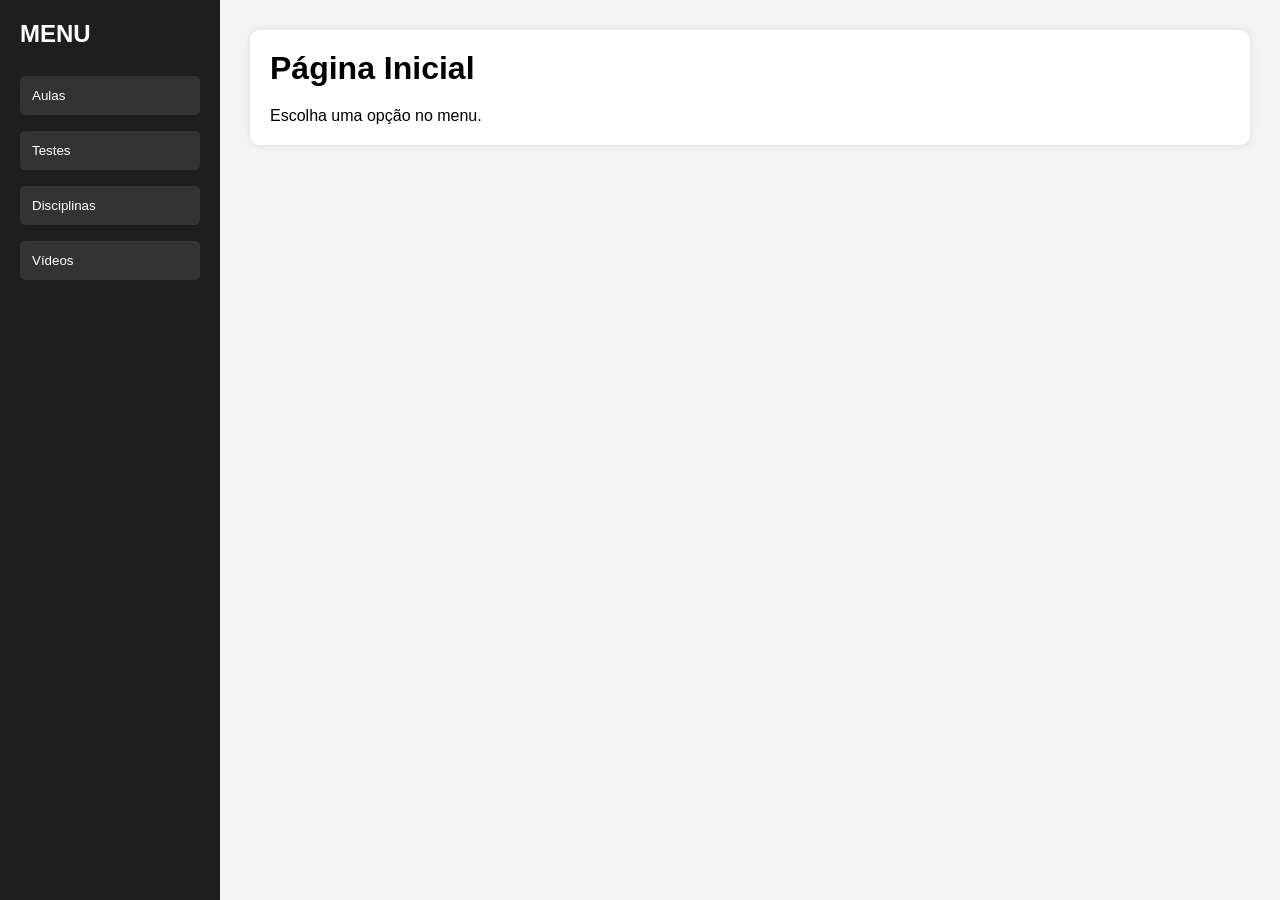
==== 01.html @ cf2384f6 "primeiro commit" ====
<!DOCTYPE html>
<html lang="pt">
<head>
<meta charset="UTF-8">
<meta name="viewport" content="width=device-width, initial-scale=1.0">
<title>Sistema Escolar</title>

<style>

*{
    margin:0;
    padding:0;
    box-sizing:border-box;
    font-family:Arial;
}

body{
    display:flex;
    height:100vh;
}

/* MENU */
.menu{
    width:220px;
    background:#1e1e1e;
    color:white;
    padding:20px;
}

.menu h2{
    margin-bottom:20px;
}

.menu button{
    width:100%;
    padding:12px;
    margin:8px 0;
    border:none;
    background:#333;
    color:white;
    cursor:pointer;
    border-radius:5px;
    text-align:left;
}

.menu button:hover{
    background:#555;
}

/* CONTEÚDO */
.conteudo{
    flex:1;
    padding:30px;
    background:#f4f4f4;
}

.caixa{
    background:white;
    padding:20px;
    border-radius:10px;
    box-shadow:0 0 10px rgba(0,0,0,0.1);
}

h1{
    margin-bottom:20px;
}

</style>
</head>
<body>

<!-- MENU -->
<div class="menu">

    <h2>MENU</h2>

    <button onclick="mostrar('aula')">Aulas</button>
    <button onclick="mostrar('testes')">Testes</button>
    <button onclick="mostrar('disciplina')">Disciplinas</button>
    <button onclick="mostrar('video')">Vídeos</button>

</div>

<!-- PÁGINA -->
<div class="conteudo">

    <div class="caixa" id="resultado">

        <h1>Página Inicial</h1>
        <p>Escolha uma opção no menu.</p>

    </div>

</div>

<script>

function mostrar(tipo){

    let resultado = document.getElementById("resultado");

    if(tipo == "aula"){

        resultado.innerHTML = `
            <h1>Aulas</h1>
            <p>Lista de aulas disponíveis.</p>
        `;

    }

    else if(tipo == "testes"){

        resultado.innerHTML = `
            <h1>Testes</h1>
            <p>Área de testes e avaliações.</p>
        `;

    }

    else if(tipo == "disciplina"){

        resultado.innerHTML = `
            <h1>Disciplinas</h1>
            <p>Português, Matemática, Física...</p>
        `;

    }

    else if(tipo == "video"){

        resultado.innerHTML = `
            <h1>Vídeos</h1>
            <div id="fb-root"></div>
            <div class="fb-video" data-href="https://www.facebook.com/share/v/18EGcKgYiK/" data-width="500" data-show-text="false"><blockquote cite="https://www.facebook.com/share/v/18EGcKgYiK/" class="fb-xfbml-parse-ignore"><a href="https://www.facebook.com/share/v/18EGcKgYiK/">Vídeo do Facebook</a></blockquote></div>
        `;
        if(window.FB) FB.XFBML.parse();

    }

}

</script>

<script async defer crossorigin="anonymous" src="https://connect.facebook.net/pt_BR/sdk.js#xfbml=1&version=v19.0" integrity="sha384-+s21yswqWaiI5at+c66164aG4+efmzKcqq3/7479e7a8ul+kLWxIZeNp75ivysNKL"></script>

</body>
</html>
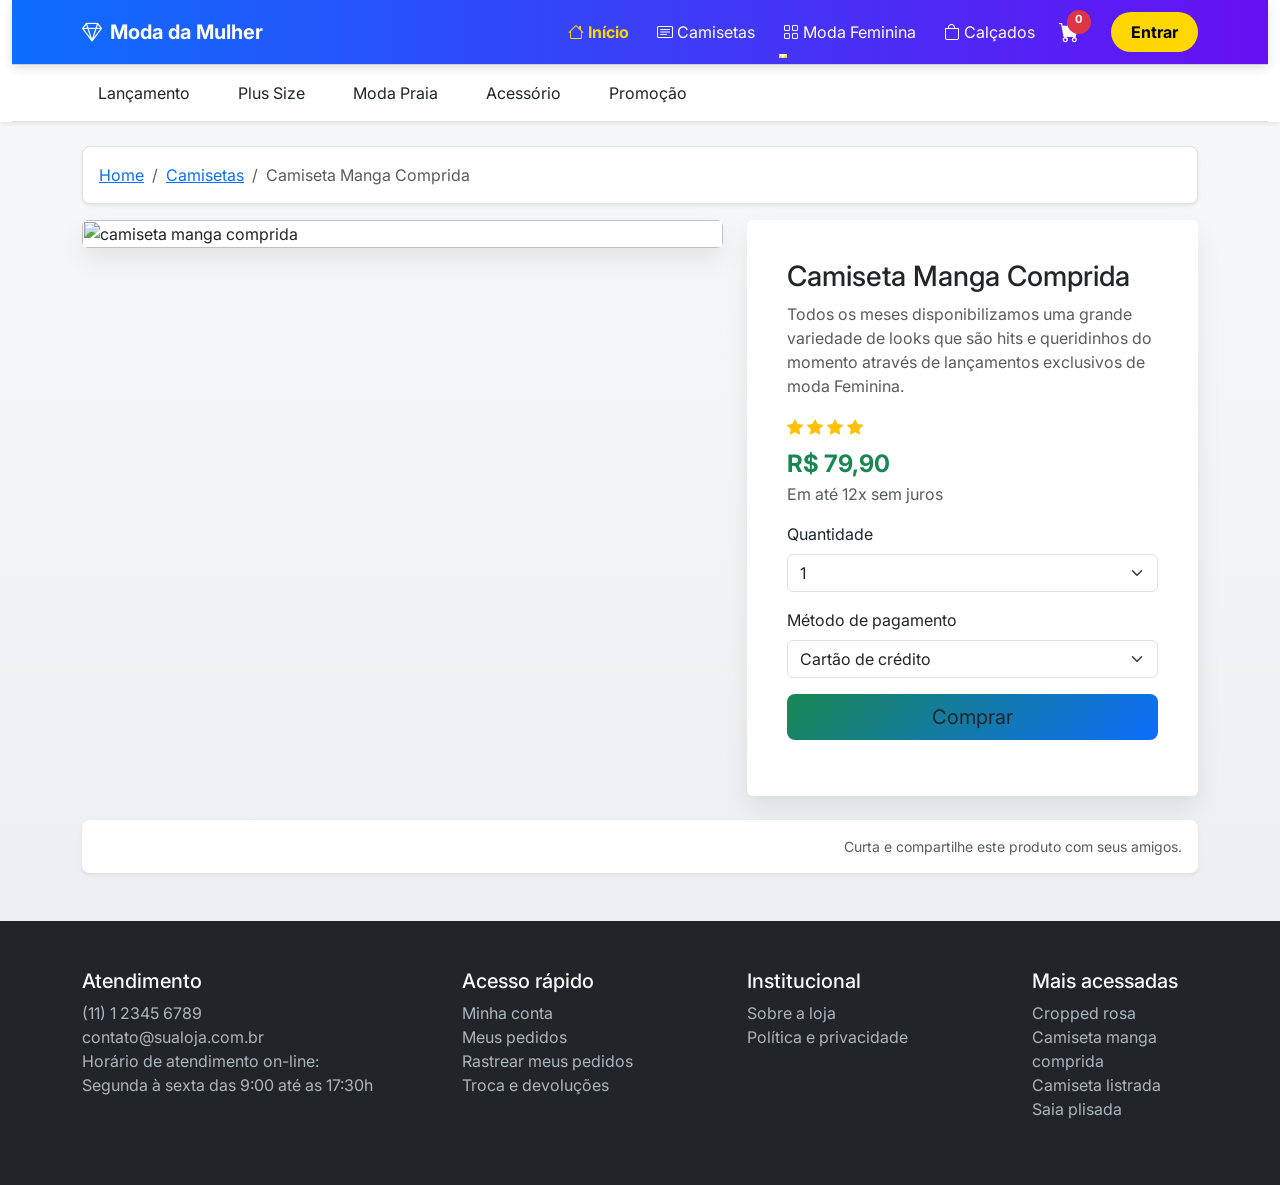
==== commit 3a2eb36f: "Atualização do 01.html" ====
--- a/01.html
+++ b/01.html
@@ -1,147 +1,654 @@
-<!DOCTYPE html>
-<html lang="pt">
+
+</body>
+</html><!DOCTYPE html>
+<html lang="pt-br">
+
 <head>
-<meta charset="UTF-8">
-<meta name="viewport" content="width=device-width, initial-scale=1.0">
-<title>Sistema Escolar</title>
-
-<style>
-
-*{
-    margin:0;
-    padding:0;
-    box-sizing:border-box;
-    font-family:Arial;
-}
-
-body{
-    display:flex;
-    height:100vh;
-}
-
-/* MENU */
-.menu{
-    width:220px;
-    background:#1e1e1e;
-    color:white;
-    padding:20px;
-}
-
-.menu h2{
-    margin-bottom:20px;
-}
-
-.menu button{
-    width:100%;
-    padding:12px;
-    margin:8px 0;
-    border:none;
-    background:#333;
-    color:white;
-    cursor:pointer;
-    border-radius:5px;
-    text-align:left;
-}
-
-.menu button:hover{
-    background:#555;
-}
-
-/* CONTEÚDO */
-.conteudo{
-    flex:1;
-    padding:30px;
-    background:#f4f4f4;
-}
-
-.caixa{
-    background:white;
-    padding:20px;
-    border-radius:10px;
-    box-shadow:0 0 10px rgba(0,0,0,0.1);
-}
-
-h1{
-    margin-bottom:20px;
-}
-
-</style>
+    <meta charset="UTF-8">
+    <meta name="viewport" content="width=device-width, initial-scale=1.0">
+    <title>Loja Virtual - Produto Camiseta Manga Comprida</title>
+    <!-- Favicons -->
+    <link rel="apple-touch-icon" sizes="57x57" href="./assets/images/favicons/apple-icon-57x57.png">
+    <link rel="apple-touch-icon" sizes="60x60" href="./assets/images/favicons/apple-icon-60x60.png">
+    <link rel="apple-touch-icon" sizes="72x72" href="./assets/images/favicons/apple-icon-72x72.png">
+    <link rel="apple-touch-icon" sizes="76x76" href="./assets/images/favicons/apple-icon-76x76.png">
+    <link rel="apple-touch-icon" sizes="114x114" href="./assets/images/favicons/apple-icon-114x114.png">
+    <link rel="apple-touch-icon" sizes="120x120" href="./assets/images/favicons/apple-icon-120x120.png">
+    <link rel="apple-touch-icon" sizes="144x144" href="./assets/images/favicons/apple-icon-144x144.png">
+    <link rel="apple-touch-icon" sizes="152x152" href="./assets/images/favicons/apple-icon-152x152.png">
+    <link rel="apple-touch-icon" sizes="180x180" href="./assets/images/favicons/apple-icon-180x180.png">
+    <link rel="icon" type="image/png" sizes="192x192" href="./assets/images/favicons/android-icon-192x192.png">
+    <link rel="icon" type="image/png" sizes="32x32" href="./assets/images/favicons/favicon-32x32.png">
+    <link rel="icon" type="image/png" sizes="96x96" href="./assets/images/favicons/favicon-96x96.png">
+    <link rel="icon" type="image/png" sizes="16x16" href="./assets/images/favicons/favicon-16x16.png">
+    <link rel="manifest" href="./assets/images/favicons/manifest.json">
+    <meta name="msapplication-TileColor" content="#FFC107">
+    <meta name="msapplication-TileImage" content="./assets/images/favicons/ms-icon-144x144.png">
+    <meta name="theme-color" content="#FFC107">
+    <!-- end Favicons -->
+
+    <!-- Bootstrap CSS -->
+    <link href="https://cdn.jsdelivr.net/npm/bootstrap@5.3.2/dist/css/bootstrap.min.css" rel="stylesheet"
+        integrity="sha384-3gmv+f79SUa0r5eun2j+KleYHeqJsWv7Le49w48HfOG+uo4rP0iFfkwJ3OQ8acr7" crossorigin="anonymous">
+
+    <!-- Bootstrap Icons -->
+    <link rel="stylesheet" href="https://cdn.jsdelivr.net/npm/bootstrap-icons@1.11.3/font/bootstrap-icons.min.css">
+
+    <!-- Google Font -->
+    <link href="https://fonts.googleapis.com/css2?family=Inter:wght@300;400;600;700&display=swap" rel="stylesheet">
+
+    <!-- css -->
+    <link rel="stylesheet" href="./assets/css/style.css">
+
+    <style>
+        :root{
+            --brand-1: #0d6efd;
+            --brand-2: #6610f2;
+            --accent: #ffd700;
+            --muted: #6c757d;
+        }
+
+        body {
+            background: linear-gradient(180deg, #f8f9fa 0%, #e9ecef 100%);
+            min-height: 100vh;
+            color: #212529;
+            font-family: 'Inter', system-ui, -apple-system, "Segoe UI", Roboto, "Helvetica Neue", Arial;
+            -webkit-font-smoothing:antialiased;
+            -moz-osx-font-smoothing:grayscale;
+        }
+
+        .navbar-light .navbar-nav .nav-link {
+            color: #495057;
+            transition: color 0.2s ease-in-out, transform 0.2s ease-in-out;
+        }
+
+        .navbar-light .navbar-nav .nav-link:hover,
+        .navbar-light .navbar-nav .nav-link:focus {
+            color: #0d6efd;
+            transform: translateY(-1px);
+        }
+
+        .nav-produtos {
+            background-color: #ffffff;
+            border-top: 1px solid #dee2e6;
+            border-bottom: 1px solid #dee2e6;
+        }
+
+        .produto-card {
+            box-shadow: 0 0.75rem 1.5rem rgba(0, 0, 0, 0.08);
+            transition: transform 0.3s ease, box-shadow 0.3s ease;
+            border: none;
+        }
+
+        .produto-card:hover {
+            transform: translateY(-6px);
+            box-shadow: 0 1rem 2rem rgba(0, 0, 0, 0.12);
+        }
+
+        .btn-gradient {
+            background: linear-gradient(135deg, #198754 0%, #0d6efd 100%);
+            border: none;
+        }
+
+        .btn-gradient:hover,
+        .btn-gradient:focus {
+            filter: brightness(1.08);
+            box-shadow: 0 0 0 0.25rem rgba(13, 110, 253, 0.18);
+        }
+
+        .breadcrumb {
+            background: rgba(255, 255, 255, 0.95);
+            border: 1px solid #dee2e6;
+        }
+
+        .footer-links a {
+            color: #adb5bd;
+            text-decoration: none;
+            transition: color 0.2s ease;
+        }
+
+        .footer-links a:hover {
+            color: #ffffff;
+        }
+
+        /* Modern navbar styles (from user template) */
+        .navbar.custom-modern{
+            background: linear-gradient(90deg, var(--brand-1), var(--brand-2));
+            padding: 12px 15px;
+            box-shadow: 0 4px 10px rgba(0,0,0,0.12);
+        }
+
+        .navbar.custom-modern .navbar-brand{
+            font-size: 20px;
+            font-weight: 700;
+            color: #fff !important;
+        }
+
+        .navbar.custom-modern .nav-link{
+            color: #fff !important;
+            margin-left: 12px;
+            transition: 0.25s;
+            position: relative;
+        }
+
+        .navbar.custom-modern .nav-link:hover{
+            color: #ffd700 !important;
+            transform: translateY(-2px);
+        }
+
+        .navbar.custom-modern .nav-link::after{
+            content: "";
+            width: 0%;
+            height: 2px;
+            background: #ffd700;
+            position: absolute;
+            left: 0;
+            bottom: -6px;
+            transition: 0.35s;
+        }
+
+        .navbar.custom-modern .nav-link:hover::after{
+            width: 100%;
+        }
+
+        .btn-custom{
+            background: var(--accent);
+            border: none;
+            color: black;
+            font-weight: 700;
+            border-radius: 30px;
+            padding: 8px 20px;
+            transition: 0.2s;
+        }
+
+        .btn-custom:hover{
+            background: #fff;
+            transform: scale(1.03);
+        }
+
+        /* Active and focus styles for accessibility */
+        .navbar.custom-modern .nav-link.active{
+            font-weight: 700;
+            color: var(--accent) !important;
+        }
+
+        .navbar.custom-modern .nav-link:focus-visible{
+            outline: 3px solid rgba(13,110,253,0.18);
+            outline-offset: 3px;
+        }
+    </style>
 </head>
+
 <body>
-
-<!-- MENU -->
-<div class="menu">
-
-    <h2>MENU</h2>
-
-    <button onclick="mostrar('aula')">Aulas</button>
-    <button onclick="mostrar('testes')">Testes</button>
-    <button onclick="mostrar('disciplina')">Disciplinas</button>
-    <button onclick="mostrar('video')">Vídeos</button>
-
-</div>
-
-<!-- PÁGINA -->
-<div class="conteudo">
-
-    <div class="caixa" id="resultado">
-
-        <h1>Página Inicial</h1>
-        <p>Escolha uma opção no menu.</p>
-
+    <header class="container-fluid bg-white shadow-sm mb-4">
+        <nav class="navbar navbar-expand-lg custom-modern">
+            <div class="container">
+                <a class="navbar-brand d-flex align-items-center" href="#">
+                    <i class="bi bi-gem me-2"></i> Moda da Mulher
+                </a>
+
+                <button class="navbar-toggler" type="button" data-bs-toggle="collapse" data-bs-target="#menu"
+                    aria-controls="menu" aria-expanded="false" aria-label="Alternar navegação">
+                    <span class="navbar-toggler-icon"></span>
+                </button>
+
+                <div class="collapse navbar-collapse" id="menu">
+                    <ul class="navbar-nav ms-auto mb-2 mb-lg-0 align-items-lg-center">
+                        <li class="nav-item">
+                            <a class="nav-link active" aria-current="page" href="#" data-name="Início"><i class="bi bi-house"></i> Início</a>
+                        </li>
+                        <li class="nav-item">
+                            <a class="nav-link" href="#" data-name="Camisetas"><i class="bi bi-card-text"></i> Camisetas</a>
+                        </li>
+                        <li class="nav-item dropdown">
+                            <a class="nav-link dropdown-toggle" href="#" role="button" data-bs-toggle="dropdown" aria-expanded="false" data-name="Moda Feminina">
+                                <i class="bi bi-grid"></i> Moda Feminina
+                            </a>
+                            <ul class="dropdown-menu">
+                                <li><a class="dropdown-item" href="#">Lançamento</a></li>
+                                <li><a class="dropdown-item" href="#">Plus Size</a></li>
+                                <li><a class="dropdown-item" href="#">Moda Praia</a></li>
+                                <li><a class="dropdown-item" href="#">Acessório</a></li>
+                                <li><a class="dropdown-item" href="#">Promoção</a></li>
+                            </ul>
+                        </li>
+                        <li class="nav-item">
+                            <a class="nav-link" href="#" data-name="Calçados"><i class="bi bi-bag"></i> Calçados</a>
+                        </li>
+                        <li class="nav-item d-lg-none">
+                            <a class="nav-link" href="#" data-bs-toggle="modal" data-bs-target="#registerModal"><i class="bi bi-person"></i> Entrar</a>
+                        </li>
+                    </ul>
+
+                    <div class="d-flex align-items-center ms-3">
+                        <a class="position-relative me-3 text-white" href="#" title="Carrinho">
+                            <span id="cart-count" class="badge bg-danger rounded-circle position-absolute top-0 start-100 translate-middle" style="font-size:0.7rem; width: 1.5rem; height: 1.5rem;">0</span>
+                            <i class="bi bi-cart-fill" style="font-size:1.25rem;color:#fff;"></i>
+                        </a>
+                        <button type="button" class="btn btn-custom ms-lg-3 d-none d-lg-inline-block" data-bs-toggle="modal" data-bs-target="#registerModal">Entrar</button>
+                    </div>
+                </div>
+            </div>
+        </nav>
+
+        <div class="nav-produtos border-top border-bottom py-2">
+            <div class="container">
+                <!-- Menu dinâmico: será populado via JavaScript -->
+                <ul id="produtos-list" class="nav justify-content-center justify-content-lg-start gap-3 mb-0">
+                    <!-- items serão inseridos aqui -->
+                </ul>
+            </div>
+        </div>
+    </header>
+
+    <main>
+        <section class="container mb-5">
+            <nav aria-label="breadcrumb">
+                <ol class="breadcrumb bg-white rounded-3 p-3 shadow-sm">
+                    <li class="breadcrumb-item"><a href="./index.html">Home</a></li>
+                    <li class="breadcrumb-item"><a href="./camiseta.html">Camisetas</a></li>
+                    <li class="breadcrumb-item active" aria-current="page">Camiseta Manga Comprida</li>
+                </ol>
+            </nav>
+
+            <div class="row gy-4">
+                <div class="col-lg-7">
+                    <div class="card produto-card overflow-hidden">
+                        <img src="./assets/images/camiseta-manga-comprida.jpg" class="card-img-top img-fluid"
+                            alt="camiseta manga comprida">
+                    </div>
+                </div>
+                <div class="col-lg-5">
+                    <div class="card produto-card p-4 h-100">
+                        <div class="card-body d-flex flex-column">
+                            <h1 class="h3">Camiseta Manga Comprida</h1>
+                            <p class="text-muted">Todos os meses disponibilizamos uma grande variedade de looks que são hits e queridinhos do momento através de lançamentos exclusivos de moda Feminina.</p>
+                            <div class="mb-3">
+                                <div class="text-warning mb-2">
+                                    <svg xmlns="http://www.w3.org/2000/svg" width="16" height="16" fill="currentColor"
+                                        class="bi bi-star-fill" viewBox="0 0 16 16">
+                                        <path
+                                            d="M3.612 15.443c-.386.198-.824-.149-.746-.592l.83-4.73L.173 6.765c-.329-.314-.158-.888.283-.95l4.898-.696L7.538.792c.197-.39.73-.39.927 0l2.184 4.327 4.898.696c.441.062.612.636.283.95l-3.523 3.356.83 4.73c.078.443-.36.79-.746.592L8 13.187l-4.389 2.256z" />
+                                    </svg>
+                                    <svg xmlns="http://www.w3.org/2000/svg" width="16" height="16" fill="currentColor"
+                                        class="bi bi-star-fill" viewBox="0 0 16 16">
+                                        <path
+                                            d="M3.612 15.443c-.386.198-.824-.149-.746-.592l.83-4.73L.173 6.765c-.329-.314-.158-.888.283-.95l4.898-.696L7.538.792c.197-.39.73-.39.927 0l2.184 4.327 4.898.696c.441.062.612.636.283.95l-3.523 3.356.83 4.73c.078.443-.36.79-.746.592L8 13.187l-4.389 2.256z" />
+                                    </svg>
+                                    <svg xmlns="http://www.w3.org/2000/svg" width="16" height="16" fill="currentColor"
+                                        class="bi bi-star-fill" viewBox="0 0 16 16">
+                                        <path
+                                            d="M3.612 15.443c-.386.198-.824-.149-.746-.592l.83-4.73L.173 6.765c-.329-.314-.158-.888.283-.95l4.898-.696L7.538.792c.197-.39.73-.39.927 0l2.184 4.327 4.898.696c.441.062.612.636.283.95l-3.523 3.356.83 4.73c.078.443-.36.79-.746.592L8 13.187l-4.389 2.256z" />
+                                    </svg>
+                                    <svg xmlns="http://www.w3.org/2000/svg" width="16" height="16" fill="currentColor"
+                                        class="bi bi-star-fill" viewBox="0 0 16 16">
+                                        <path
+                                            d="M3.612 15.443c-.386.198-.824-.149-.746-.592l.83-4.73L.173 6.765c-.329-.314-.158-.888.283-.95l4.898-.696L7.538.792c.197-.39.73-.39.927 0l2.184 4.327 4.898.696c.441.062.612.636.283.95l-3.523 3.356.83 4.73c.078.443-.36.79-.746.592L8 13.187l-4.389 2.256z" />
+                                    </svg>
+                                </div>
+                                <strong class="fs-4 text-success">R$ 79,90</strong>
+                                <p class="text-muted mb-0">Em até 12x sem juros</p>
+                            </div>
+
+                            <form action="#" class="mt-auto">
+                                <div class="mb-3">
+                                    <label for="produto-quantidade-itens" class="form-label">Quantidade</label>
+                                    <select class="form-select" id="produto-quantidade-itens">
+                                        <option>1</option>
+                                        <option>2</option>
+                                        <option>3</option>
+                                        <option>4</option>
+                                        <option>5</option>
+                                    </select>
+                                </div>
+                                <div class="mb-3">
+                                    <label for="produto-metodo-pagamento" class="form-label">Método de pagamento</label>
+                                    <select class="form-select" id="produto-metodo-pagamento">
+                                        <option value="Cartão de crédito">Cartão de crédito</option>
+                                        <option value="PIX">PIX</option>
+                                        <option value="Boleto bancário">Boleto bancário</option>
+                                        <option value="Carteira digital">Carteira digital</option>
+                                        <option value="Transferência bancária">Transferência bancária</option>
+                                    </select>
+                                </div>
+                                <button type="button" id="add-to-cart" class="btn btn-gradient btn-lg w-100">Comprar</button>
+                            </form>
+                        </div>
+                    </div>
+                </div>
+
+                <div class="col-12">
+                    <div class="bg-white rounded-3 p-3 shadow-sm d-flex flex-column flex-md-row align-items-center justify-content-between gap-3">
+                        <div class="fb-like" data-href="http://127.0.0.1:5500/camisetamangacumprida.htm"
+                            data-width="" data-layout="button_count" data-action="like" data-size="large"
+                            data-share="true"></div>
+                        <small class="text-muted">Curta e compartilhe este produto com seus amigos.</small>
+                    </div>
+                </div>
+            </div>
+        </section>
+    </main>
+
+    <footer class="container-fluid bg-dark text-light py-5">
+        <div class="container">
+            <div class="row gy-4">
+                <div class="col-md-4">
+                    <h5>Atendimento</h5>
+                    <ul class="list-unstyled footer-links">
+                        <li><a href="tel:+5511123456789">(11) 1 2345 6789</a></li>
+                        <li><a href="mailto:contato@sualoja.com.br">contato@sualoja.com.br</a></li>
+                        <li><a href="#">Horário de atendimento on-line:<br>Segunda à sexta das 9:00 até as 17:30h</a></li>
+                    </ul>
+                </div>
+                <div class="col-md-3">
+                    <h5>Acesso rápido</h5>
+                    <ul class="list-unstyled footer-links">
+                        <li><a href="#">Minha conta</a></li>
+                        <li><a href="#">Meus pedidos</a></li>
+                        <li><a href="#">Rastrear meus pedidos</a></li>
+                        <li><a href="#">Troca e devoluções</a></li>
+                    </ul>
+                </div>
+                <div class="col-md-3">
+                    <h5>Institucional</h5>
+                    <ul class="list-unstyled footer-links">
+                        <li><a href="#">Sobre a loja</a></li>
+                        <li><a href="#">Política e privacidade</a></li>
+                    </ul>
+                </div>
+                <div class="col-md-2">
+                    <h5>Mais acessadas</h5>
+                    <ul class="list-unstyled footer-links">
+                        <li><a href="#">Cropped rosa</a></li>
+                        <li><a href="#">Camiseta manga comprida</a></li>
+                        <li><a href="#">Camiseta listrada</a></li>
+                        <li><a href="#">Saia plisada</a></li>
+                    </ul>
+                </div>
+            </div>
+        </div>
+    </footer>
+
+    <!-- Toast container -->
+    <div class="position-fixed bottom-0 end-0 p-3" style="z-index: 1080;">
+        <div id="liveToast" class="toast align-items-center text-bg-success border-0" role="alert" aria-live="assertive" aria-atomic="true">
+            <div class="d-flex">
+                <div class="toast-body" id="toast-body">Mensagem</div>
+                <button type="button" class="btn-close btn-close-white me-2 m-auto" data-bs-dismiss="toast" aria-label="Fechar"></button>
+            </div>
+        </div>
     </div>
 
-</div>
-
-<script>
-
-function mostrar(tipo){
-
-    let resultado = document.getElementById("resultado");
-
-    if(tipo == "aula"){
-
-        resultado.innerHTML = `
-            <h1>Aulas</h1>
-            <p>Lista de aulas disponíveis.</p>
-        `;
-
-    }
-
-    else if(tipo == "testes"){
-
-        resultado.innerHTML = `
-            <h1>Testes</h1>
-            <p>Área de testes e avaliações.</p>
-        `;
-
-    }
-
-    else if(tipo == "disciplina"){
-
-        resultado.innerHTML = `
-            <h1>Disciplinas</h1>
-            <p>Português, Matemática, Física...</p>
-        `;
-
-    }
-
-    else if(tipo == "video"){
-
-        resultado.innerHTML = `
-            <h1>Vídeos</h1>
-            <div id="fb-root"></div>
-            <div class="fb-video" data-href="https://www.facebook.com/share/v/18EGcKgYiK/" data-width="500" data-show-text="false"><blockquote cite="https://www.facebook.com/share/v/18EGcKgYiK/" class="fb-xfbml-parse-ignore"><a href="https://www.facebook.com/share/v/18EGcKgYiK/">Vídeo do Facebook</a></blockquote></div>
-        `;
-        if(window.FB) FB.XFBML.parse();
-
-    }
-
-}
-
-</script>
-
-<script async defer crossorigin="anonymous" src="https://connect.facebook.net/pt_BR/sdk.js#xfbml=1&version=v19.0" integrity="sha384-+s21yswqWaiI5at+c66164aG4+efmzKcqq3/7479e7a8ul+kLWxIZeNp75ivysNKL"></script>
-
+    <div id="fb-root"></div>
+    <script async defer crossorigin="anonymous" src="https://connect.facebook.net/pt_BR/sdk.js#xfbml=1&version=v9.0"
+        nonce="tTjGjzAy"></script>
+    <script>
+        const CART_KEY = 'lojaCarrinhoCount';
+
+        function atualizarBadgeCarrinho(valor) {
+            const badge = document.getElementById('cart-count');
+            badge.textContent = valor;
+        }
+
+        function carregarQuantidadeCarrinho() {
+            const saved = localStorage.getItem(CART_KEY);
+            const cartCount = saved ? parseInt(saved, 10) : 0;
+            atualizarBadgeCarrinho(cartCount);
+            return cartCount;
+        }
+
+        async function enviarSolicitacaoPagamento(dadosPagamento) {
+            const endpoint = 'https://api.exemplo.com/wallet/payment-request';
+            try {
+                const response = await fetch(endpoint, {
+                    method: 'POST',
+                    headers: {
+                        'Content-Type': 'application/json'
+                    },
+                    body: JSON.stringify(dadosPagamento)
+                });
+
+                if (!response.ok) {
+                    throw new Error(`Erro na API: ${response.status}`);
+                }
+
+                return await response.json();
+            } catch (error) {
+                console.warn('Falha na solicitação de pagamento:', error);
+                return {
+                    success: false,
+                    message: 'Não foi possível enviar a solicitação de pagamento no momento. Tente novamente mais tarde.'
+                };
+            }
+        }
+
+        async function adicionarAoCarrinho() {
+            const quantidade = parseInt(document.getElementById('produto-quantidade-itens').value, 10) || 1;
+            const metodoPagamento = document.getElementById('produto-metodo-pagamento').value;
+            const countAnterior = carregarQuantidadeCarrinho();
+            const countAtualizado = countAnterior + quantidade;
+            localStorage.setItem(CART_KEY, countAtualizado);
+            atualizarBadgeCarrinho(countAtualizado);
+
+            const dadosPagamento = {
+                produto: 'Camiseta Manga Comprida',
+                quantidade,
+                metodoPagamento,
+                precoUnitario: 79.9,
+                total: (79.9 * quantidade).toFixed(2),
+                moeda: 'BRL'
+            };
+
+            const resultado = await enviarSolicitacaoPagamento(dadosPagamento);
+            if (resultado.success) {
+                showToast(`Pagamento solicitado com sucesso! Método: ${metodoPagamento} — Total: R$ ${dadosPagamento.total}`, 'success');
+            } else {
+                showToast(`Carrinho atualizado, mas houve um problema ao enviar a solicitação de pagamento: ${resultado.message}`, 'danger');
+            }
+        }
+
+        // --- Menu dinâmico (fallback + fetch opcional) ---
+        const defaultCategories = [
+            { name: 'Lançamento', href: '#' },
+            { name: 'Plus Size', href: '#' },
+            { name: 'Moda Praia', href: '#' },
+            { name: 'Acessório', href: '#' },
+            { name: 'Promoção', href: '#' }
+        ];
+
+        async function fetchCategories() {
+            const apiEndpoint = 'https://api.exemplo.com/categories';
+            try {
+                const resp = await fetch(apiEndpoint);
+                if (!resp.ok) throw new Error('Network response not ok');
+                const data = await resp.json();
+                // Espera-se um array de { name, href }
+                if (Array.isArray(data) && data.length) return data;
+            } catch (e) {
+                // falha; cairá para o fallback
+                console.warn('fetchCategories falhou, usando fallback local', e);
+            }
+            return defaultCategories;
+        }
+
+        function populateMenu(categories) {
+            const ul = document.getElementById('produtos-list');
+            if (!ul) return;
+            ul.innerHTML = '';
+            categories.forEach(cat => {
+                const li = document.createElement('li');
+                li.className = 'nav-item';
+                const a = document.createElement('a');
+                a.className = 'nav-link text-dark';
+                a.href = cat.href || '#';
+                a.textContent = cat.name;
+                a.dataset.name = cat.name;
+                a.addEventListener('click', (ev) => {
+                    ev.preventDefault();
+                    setActiveCategory(cat.name);
+                    // Fecha o menu mobile se estiver aberto
+                    try { const bs = bootstrap.Collapse.getInstance(document.getElementById('menu')) || new bootstrap.Collapse(document.getElementById('menu')); bs.hide(); } catch (e) {}
+                });
+                li.appendChild(a);
+                ul.appendChild(li);
+            });
+        }
+
+        function setActiveCategory(name){
+            // limpa todos
+            document.querySelectorAll('#menu .nav-link, #produtos-list .nav-link').forEach(el => {
+                el.classList.remove('active');
+                el.removeAttribute('aria-current');
+            });
+
+            // procura por data-name
+            let target = document.querySelector(`#menu .nav-link[data-name="${name}"]`);
+            if (!target) target = document.querySelector(`#produtos-list .nav-link[data-name="${name}"]`);
+            if (!target) {
+                // tentar por texto se necessário
+                target = Array.from(document.querySelectorAll('#menu .nav-link, #produtos-list .nav-link')).find(el => el.textContent.trim() === name);
+            }
+            if (target){
+                target.classList.add('active');
+                target.setAttribute('aria-current', 'page');
+                sessionStorage.setItem('selectedCategory', name);
+            }
+        }
+
+        async function initMenu() {
+            const cats = await fetchCategories();
+            populateMenu(cats);
+        }
+
+        function showToast(message, type = 'success'){
+            const toastEl = document.getElementById('liveToast');
+            const body = document.getElementById('toast-body');
+            body.textContent = message;
+            // adjust classes
+            toastEl.classList.remove('text-bg-success', 'text-bg-danger');
+            if (type === 'danger') toastEl.classList.add('text-bg-danger'); else toastEl.classList.add('text-bg-success');
+            const toast = new bootstrap.Toast(toastEl);
+            toast.show();
+        }
+
+        document.addEventListener('DOMContentLoaded', () => {
+            carregarQuantidadeCarrinho();
+            initMenu();
+            const botaoComprar = document.getElementById('add-to-cart');
+            if (botaoComprar) {
+                botaoComprar.addEventListener('click', adicionarAoCarrinho);
+            }
+            // Aplica categoria salva
+            const saved = sessionStorage.getItem('selectedCategory');
+            if (saved) setActiveCategory(saved);
+
+            // Adiciona listeners aos links estáticos do menu principal
+            document.querySelectorAll('#menu .nav-link').forEach(el => {
+                if (!el.dataset.name) el.dataset.name = el.textContent.trim();
+                el.addEventListener('click', (ev) => {
+                    ev.preventDefault();
+                    setActiveCategory(el.dataset.name || el.textContent.trim());
+                    try { const bs = bootstrap.Collapse.getInstance(document.getElementById('menu')) || new bootstrap.Collapse(document.getElementById('menu')); bs.hide(); } catch (e) {}
+                });
+            });
+        });
+        
+                // --- Cadastro: form/modal handling ---
+                (function(){
+                        // Inject modal HTML at end of body
+                        const modalHtml = `
+                        <div class="modal fade" id="registerModal" tabindex="-1" aria-labelledby="registerModalLabel" aria-hidden="true">
+                            <div class="modal-dialog modal-dialog-centered">
+                                <div class="modal-content">
+                                    <div class="modal-header">
+                                        <h5 class="modal-title" id="registerModalLabel">Criar conta</h5>
+                                        <button type="button" class="btn-close" data-bs-dismiss="modal" aria-label="Fechar"></button>
+                                    </div>
+                                    <div class="modal-body">
+                                        <form id="register-form">
+                                            <div class="mb-3">
+                                                <label for="register-name" class="form-label">Nome completo</label>
+                                                <input type="text" class="form-control" id="register-name" name="name" required>
+                                            </div>
+                                            <div class="mb-3">
+                                                <label for="register-email" class="form-label">E-mail</label>
+                                                <input type="email" class="form-control" id="register-email" name="email" required>
+                                            </div>
+                                            <div class="mb-3">
+                                                <label for="register-phone" class="form-label">Telefone (opcional)</label>
+                                                <input type="text" class="form-control" id="register-phone" name="phone">
+                                            </div>
+                                            <div class="mb-3">
+                                                <label for="register-password" class="form-label">Senha</label>
+                                                <input type="password" class="form-control" id="register-password" name="password" required minlength="6">
+                                            </div>
+                                            <div class="mb-3">
+                                                <label for="register-password-confirm" class="form-label">Confirmar senha</label>
+                                                <input type="password" class="form-control" id="register-password-confirm" required minlength="6">
+                                            </div>
+                                            <div class="d-grid">
+                                                <button type="submit" class="btn btn-primary">Cadastrar</button>
+                                            </div>
+                                        </form>
+                                    </div>
+                                </div>
+                            </div>
+                        </div>`;
+                        document.body.insertAdjacentHTML('beforeend', modalHtml);
+
+                        async function submitRegister(ev){
+                                ev.preventDefault();
+                                const name = document.getElementById('register-name').value.trim();
+                                const email = document.getElementById('register-email').value.trim();
+                                const phone = document.getElementById('register-phone').value.trim();
+                                const password = document.getElementById('register-password').value;
+                                const passwordConfirm = document.getElementById('register-password-confirm').value;
+
+                                if (!name || !email || !password) {
+                                        showToast('Preencha nome, e-mail e senha.', 'danger');
+                                        return;
+                                }
+                                if (password.length < 6) {
+                                        showToast('A senha deve ter ao menos 6 caracteres.', 'danger');
+                                        return;
+                                }
+                                if (password !== passwordConfirm){
+                                        showToast('As senhas não coincidem.', 'danger');
+                                        return;
+                                }
+
+                                const payload = { name, email, phone, password };
+                                try{
+                                        const resp = await fetch('register.php', {
+                                                method: 'POST',
+                                                headers: { 'Content-Type': 'application/json' },
+                                                body: JSON.stringify(payload)
+                                        });
+                                        const data = await resp.json();
+                                        if (data.success){
+                                                showToast('Cadastro realizado com sucesso!', 'success');
+                                                const modalEl = document.getElementById('registerModal');
+                                                const bsModal = bootstrap.Modal.getInstance(modalEl) || new bootstrap.Modal(modalEl);
+                                                bsModal.hide();
+                                                document.getElementById('register-form').reset();
+                                        } else {
+                                                showToast(data.message || 'Erro no cadastro', 'danger');
+                                        }
+                                } catch (e){
+                                        console.error(e);
+                                        showToast('Erro ao conectar com o servidor.', 'danger');
+                                }
+                        }
+
+                        document.addEventListener('submit', function(ev){
+                                if (ev.target && ev.target.id === 'register-form') submitRegister(ev);
+                        });
+                })();
+    </script>
+    <script src="https://cdn.jsdelivr.net/npm/bootstrap@5.3.2/dist/js/bootstrap.bundle.min.js"
+        integrity="sha384-qD7mQt81wRrzJmL2LZ4q2LQfi5w+vSiApS14g3OsF9iV6pH2iT0e6YfVyjaUnE1l" crossorigin="anonymous"></script>
 </body>
-</html>+
+</html>
+
+
